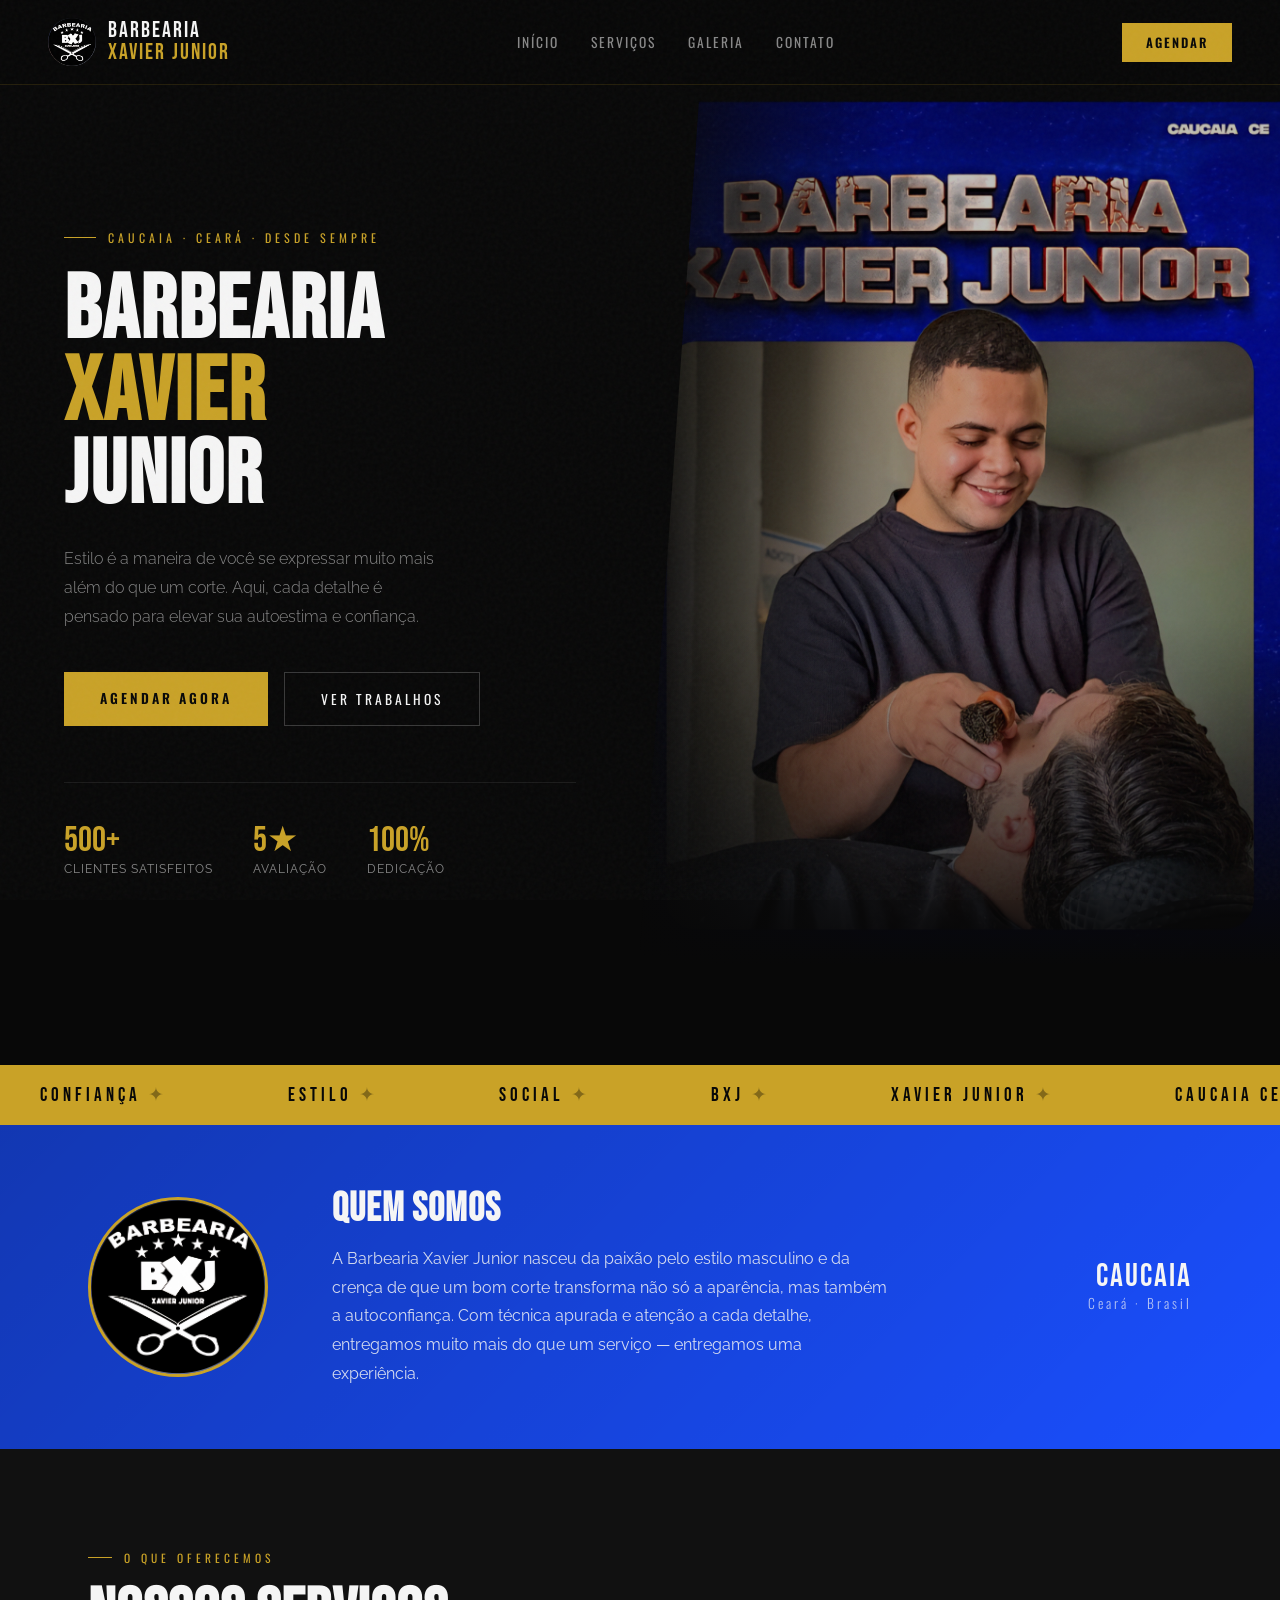
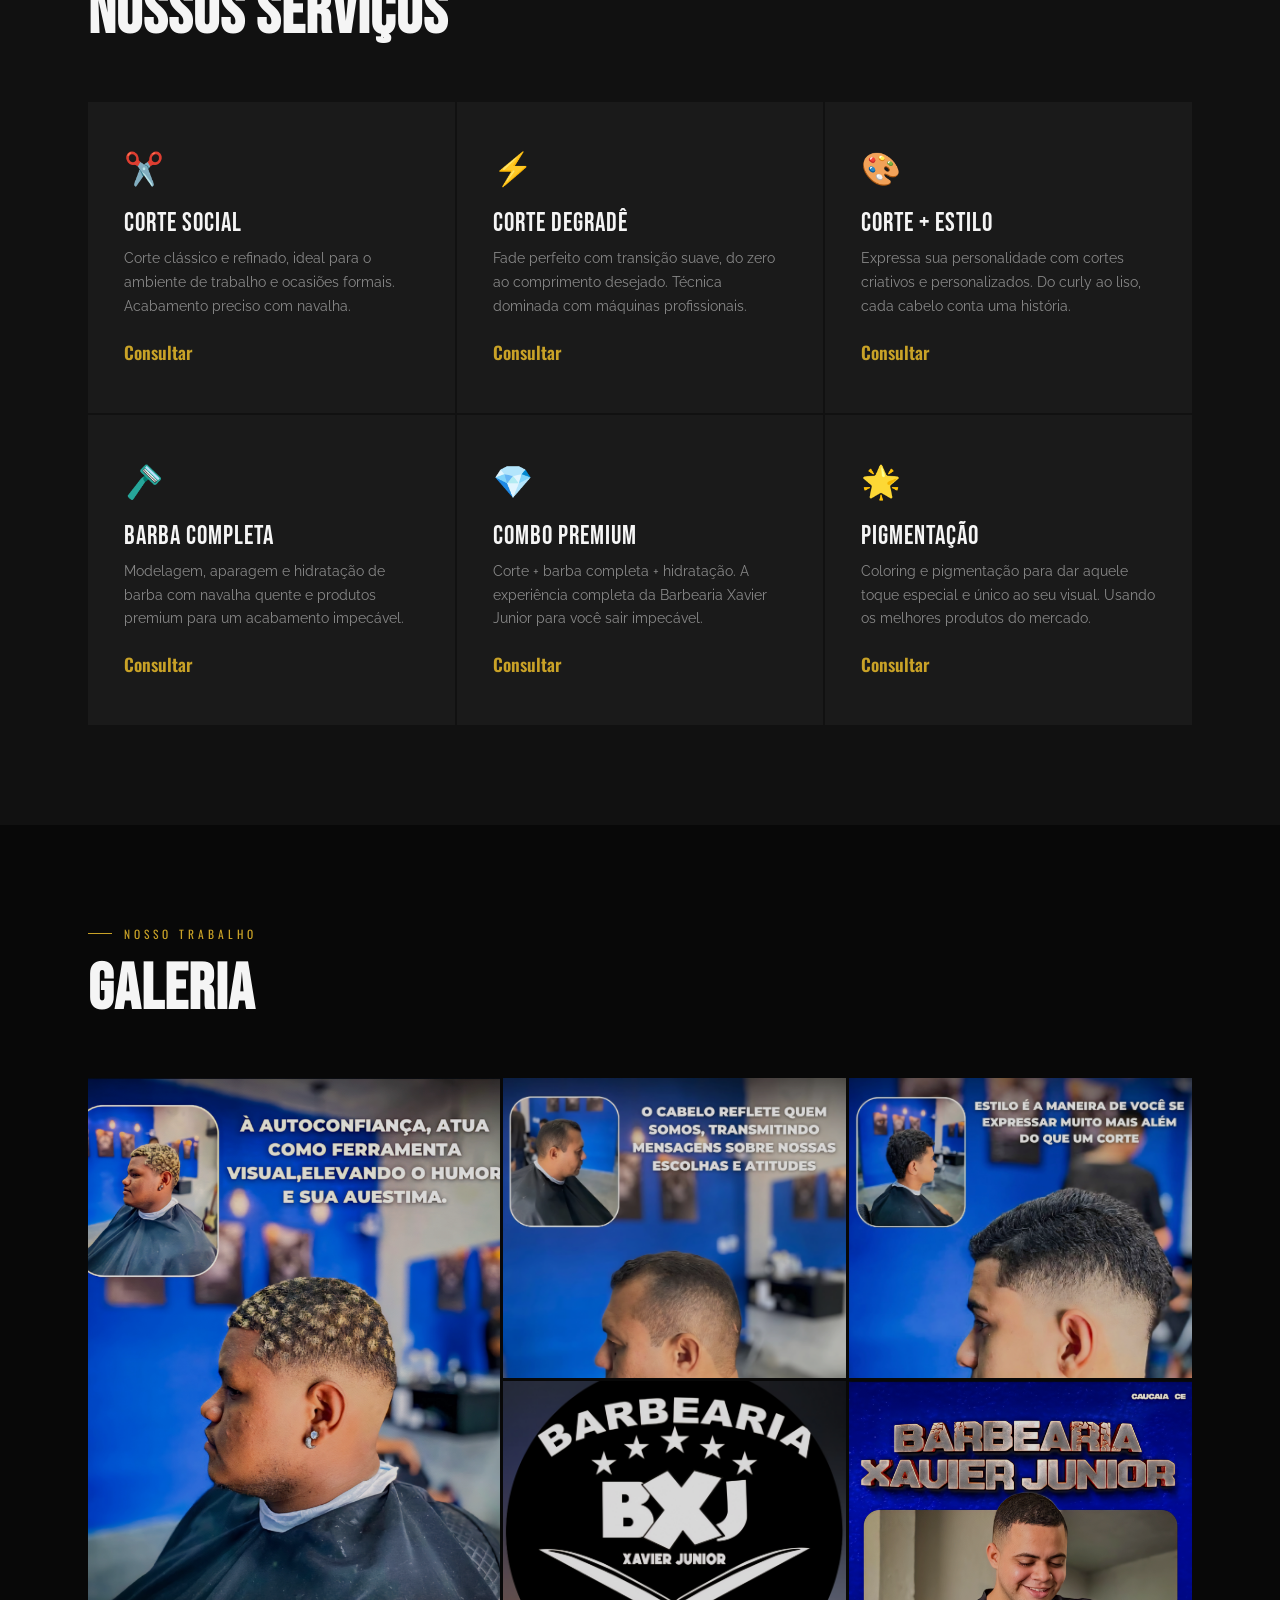
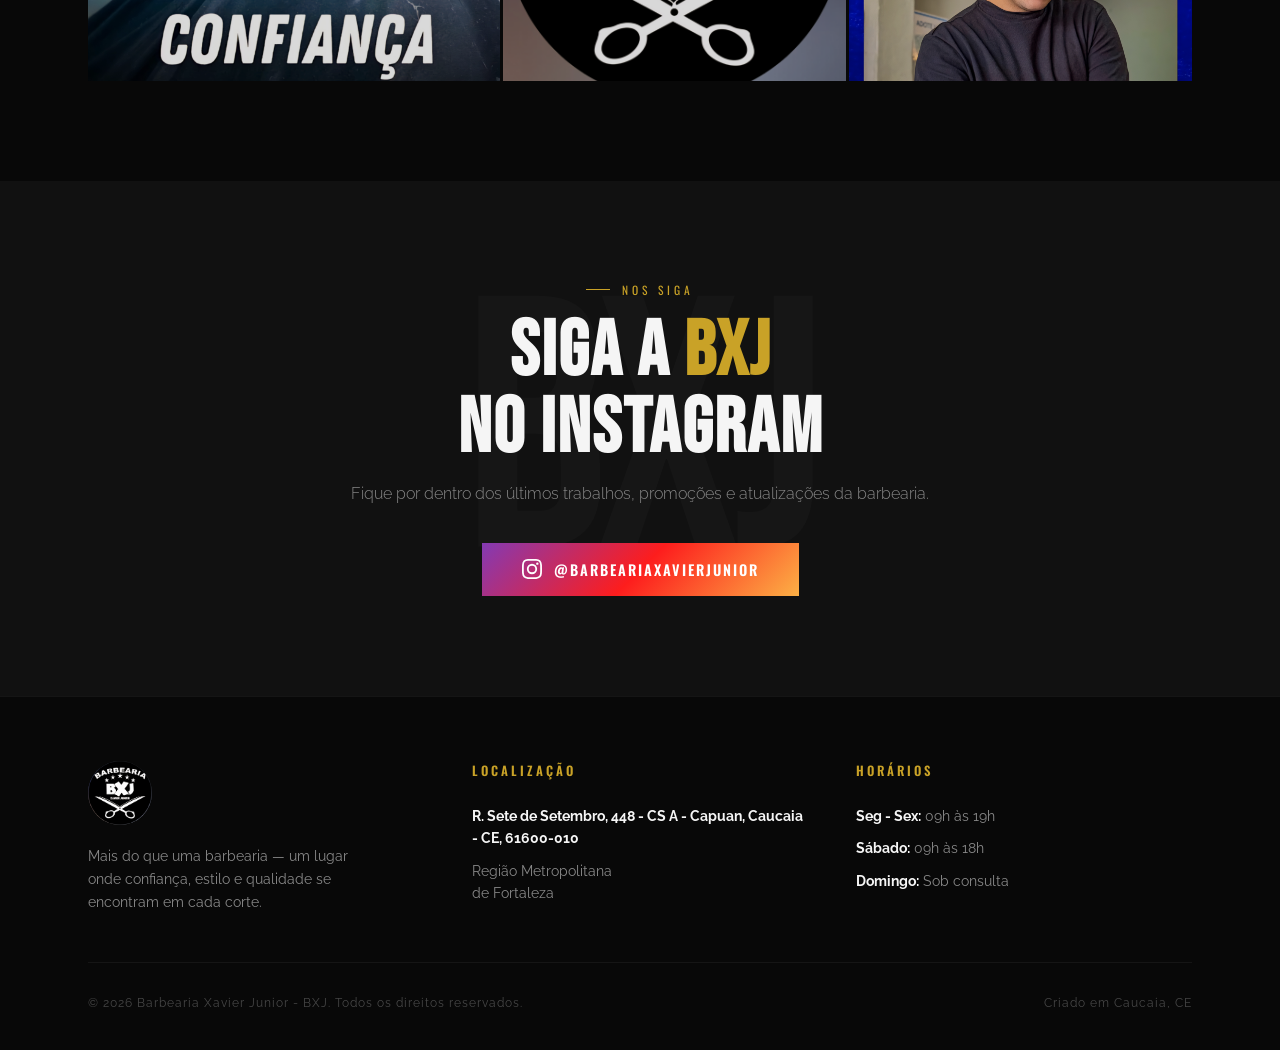
==== index.html @ cbff3cbd "Fixing images and index html" ====
<!doctype html>
<html lang="pt-BR">
  <head>
    <meta charset="UTF-8" />
    <meta name="viewport" content="width=device-width, initial-scale=1.0" />
    <title>Barbearia Xavier Junior - BXJ | Caucaia, CE</title>
    <link
      rel="shortcut icon"
      href="images/Screenshot_20260427_093822_Instagram.jpg"
      type="image/x-icon"
    />
    <link
      href="https://fonts.googleapis.com/css2?family=Bebas+Neue&family=Oswald:wght@300;400;600;700&family=Raleway:ital,wght@0,300;0,400;1,300&display=swap"
      rel="stylesheet"
    />
    <link rel="stylesheet" href="styles.css" />
    <script defer src="script.js"></script>
  </head>
  <body>
    <!-- NAV -->
    <nav>
      <a href="#inicio" class="nav-logo">
        <img
          src="images/Screenshot_20260427_093822_Instagram.jpg"
          alt="BXJ Logo"
        />
        <div class="nav-logo-text">
          Barbearia<br /><span>Xavier Junior</span>
        </div>
      </a>
      <ul class="nav-links">
        <li><a href="#inicio">Início</a></li>
        <li><a href="#servicos">Serviços</a></li>
        <li><a href="#galeria">Galeria</a></li>
        <li><a href="#contato">Contato</a></li>
      </ul>
      <a href="https://wa.me/+558581573745" target="_blank" class="nav-cta"
        >Agendar</a
      >
    </nav>

    <!-- HERO -->
    <section class="hero" id="inicio">
      <div class="hero-left">
        <div class="hero-tag">Caucaia · Ceará · Desde sempre</div>
        <h1 class="hero-title">
          Barbearia<br /><span>Xavier</span><br />Junior
        </h1>
        <p class="hero-sub">
          Estilo é a maneira de você se expressar muito mais além do que um
          corte. Aqui, cada detalhe é pensado para elevar sua autoestima e
          confiança.
        </p>
        <div class="hero-actions">
          <a
            href="https://wa.me/+558581573745"
            target="_blank"
            class="btn-primary"
            >Agendar Agora</a
          >
          <a href="#galeria" class="btn-outline">Ver Trabalhos</a>
        </div>
        <div class="hero-stats">
          <div>
            <div class="stat-num">500+</div>
            <div class="stat-label">Clientes Satisfeitos</div>
          </div>
          <div>
            <div class="stat-num">5★</div>
            <div class="stat-label">Avaliação</div>
          </div>
          <div>
            <div class="stat-num">100%</div>
            <div class="stat-label">Dedicação</div>
          </div>
        </div>
      </div>
      <div class="hero-right">
        <div class="hero-diag"></div>
        <img
          src="images/Screenshot_20260427_093913_Instagram.jpg"
          alt="Xavier Junior barbeiro"
        />
      </div>
    </section>

    <!-- MARQUEE -->
    <div class="marquee-wrap">
      <div class="marquee-track">
        <span class="marquee-item">CONFIANÇA <span>✦</span></span>
        <span class="marquee-item">ESTILO <span>✦</span></span>
        <span class="marquee-item">SOCIAL <span>✦</span></span>
        <span class="marquee-item">BXJ <span>✦</span></span>
        <span class="marquee-item">XAVIER JUNIOR <span>✦</span></span>
        <span class="marquee-item">CAUCAIA CE <span>✦</span></span>
        <span class="marquee-item">CONFIANÇA <span>✦</span></span>
        <span class="marquee-item">ESTILO <span>✦</span></span>
        <span class="marquee-item">SOCIAL <span>✦</span></span>
        <span class="marquee-item">BXJ <span>✦</span></span>
        <span class="marquee-item">XAVIER JUNIOR <span>✦</span></span>
        <span class="marquee-item">CAUCAIA CE <span>✦</span></span>
      </div>
    </div>

    <!-- ABOUT BAND -->
    <div class="about-band">
      <div class="container">
        <div class="about-inner">
          <img
            class="about-img"
            src="images/Screenshot_20260427_093822_Instagram.jpg"
            alt="Logo BXJ"
          />
          <div class="about-text">
            <h2>Quem Somos</h2>
            <p>
              A Barbearia Xavier Junior nasceu da paixão pelo estilo masculino e
              da crença de que um bom corte transforma não só a aparência, mas
              também a autoconfiança. Com técnica apurada e atenção a cada
              detalhe, entregamos muito mais do que um serviço — entregamos uma
              experiência.
            </p>
          </div>
          <div class="about-loc">
            <div class="city">Caucaia</div>
            <div class="state">Ceará · Brasil</div>
          </div>
        </div>
      </div>
    </div>

    <!-- SERVICES -->
    <section class="services" id="servicos">
      <div class="container">
        <div class="section-tag">O que oferecemos</div>
        <h2 class="section-title">Nossos Serviços</h2>
        <div class="services-grid">
          <div class="service-card">
            <span class="service-icon">✂️</span>
            <div class="service-name">Corte Social</div>
            <div class="service-desc">
              Corte clássico e refinado, ideal para o ambiente de trabalho e
              ocasiões formais. Acabamento preciso com navalha.
            </div>
            <span class="service-price">Consultar</span>
          </div>
          <div class="service-card">
            <span class="service-icon">⚡</span>
            <div class="service-name">Corte Degradê</div>
            <div class="service-desc">
              Fade perfeito com transição suave, do zero ao comprimento
              desejado. Técnica dominada com máquinas profissionais.
            </div>
            <span class="service-price">Consultar</span>
          </div>
          <div class="service-card">
            <span class="service-icon">🎨</span>
            <div class="service-name">Corte + Estilo</div>
            <div class="service-desc">
              Expressa sua personalidade com cortes criativos e personalizados.
              Do curly ao liso, cada cabelo conta uma história.
            </div>
            <span class="service-price">Consultar</span>
          </div>
          <div class="service-card">
            <span class="service-icon">🪒</span>
            <div class="service-name">Barba Completa</div>
            <div class="service-desc">
              Modelagem, aparagem e hidratação de barba com navalha quente e
              produtos premium para um acabamento impecável.
            </div>
            <span class="service-price">Consultar</span>
          </div>
          <div class="service-card">
            <span class="service-icon">💎</span>
            <div class="service-name">Combo Premium</div>
            <div class="service-desc">
              Corte + barba completa + hidratação. A experiência completa da
              Barbearia Xavier Junior para você sair impecável.
            </div>
            <span class="service-price">Consultar</span>
          </div>
          <div class="service-card">
            <span class="service-icon">🌟</span>
            <div class="service-name">Pigmentação</div>
            <div class="service-desc">
              Coloring e pigmentação para dar aquele toque especial e único ao
              seu visual. Usando os melhores produtos do mercado.
            </div>
            <span class="service-price">Consultar</span>
          </div>
        </div>
      </div>
    </section>

    <!-- GALLERY -->
    <section class="gallery" id="galeria">
      <div class="container">
        <div class="section-tag">Nosso trabalho</div>
        <h2 class="section-title">Galeria</h2>
        <div class="gallery-grid">
          <div class="gallery-item" data-label="CONFIANÇA">
            <img
              src="images/Screenshot_20260427_093837_Instagram.jpg"
              alt="Corte Confiança"
            />
          </div>
          <div class="gallery-item" data-label="SOCIAL">
            <img
              src="images/Screenshot_20260427_093849_Instagram.jpg"
              alt="Corte Social"
            />
          </div>
          <div class="gallery-item" data-label="ESTILO">
            <img
              src="images/Screenshot_20260427_093855_Instagram.jpg"
              alt="Corte Estilo"
            />
          </div>
          <div class="gallery-item" data-label="BXJ">
            <img
              src="images/Screenshot_20260427_093822_Instagram.jpg"
              alt="Logo BXJ"
              style="object-position: center center; background: #111"
            />
          </div>
          <div class="gallery-item" data-label="XAVIER JUNIOR">
            <img
              src="images/Screenshot_20260427_093913_Instagram.jpg"
              alt="Xavier Junior"
            />
          </div>
        </div>
      </div>
    </section>

    <!-- CTA -->
    <section class="cta-section" id="contato">
      <div class="container">
        <div class="cta-inner">
          <div class="section-tag" style="justify-content: center">
            Nos siga
          </div>
          <h2>Siga a <span>BXJ</span><br />no Instagram</h2>
          <p>
            Fique por dentro dos últimos trabalhos, promoções e atualizações da
            barbearia.
          </p>
          <a
            href="https://www.instagram.com/barbeariaxavierjunior?igsh=M3o4cHg5MDVraHNp"
            target="_blank"
            class="instagram-link"
          >
            <svg viewBox="0 0 24 24" fill="currentColor">
              <path
                d="M12 2.163c3.204 0 3.584.012 4.85.07 3.252.148 4.771 1.691 4.919 4.919.058 1.265.069 1.645.069 4.849 0 3.205-.012 3.584-.069 4.849-.149 3.225-1.664 4.771-4.919 4.919-1.266.058-1.644.07-4.85.07-3.204 0-3.584-.012-4.849-.07-3.26-.149-4.771-1.699-4.919-4.92-.058-1.265-.07-1.644-.07-4.849 0-3.204.013-3.583.07-4.849.149-3.227 1.664-4.771 4.919-4.919 1.266-.057 1.645-.069 4.849-.069zM12 0C8.741 0 8.333.014 7.053.072 2.695.272.273 2.69.073 7.052.014 8.333 0 8.741 0 12c0 3.259.014 3.668.072 4.948.2 4.358 2.618 6.78 6.98 6.98C8.333 23.986 8.741 24 12 24c3.259 0 3.668-.014 4.948-.072 4.354-.2 6.782-2.618 6.979-6.98.059-1.28.073-1.689.073-4.948 0-3.259-.014-3.667-.072-4.947-.196-4.354-2.617-6.78-6.979-6.98C15.668.014 15.259 0 12 0zm0 5.838a6.162 6.162 0 1 0 0 12.324 6.162 6.162 0 0 0 0-12.324zM12 16a4 4 0 1 1 0-8 4 4 0 0 1 0 8zm6.406-11.845a1.44 1.44 0 1 0 0 2.881 1.44 1.44 0 0 0 0-2.881z"
              />
            </svg>
            @barbeariaxavierjunior
          </a>
        </div>
      </div>
    </section>

    <!-- FOOTER -->
    <footer>
      <div class="container">
        <div class="footer-inner">
          <div class="footer-brand">
            <img
              src="images/Screenshot_20260427_093822_Instagram.jpg"
              alt="BXJ"
            />
            <p>
              Mais do que uma barbearia — um lugar onde confiança, estilo e
              qualidade se encontram em cada corte.
            </p>
          </div>
          <div class="footer-col">
            <h4>Localização</h4>
            <ul>
              <li>
                <strong
                  >R. Sete de Setembro, 448 - CS A - Capuan, Caucaia - CE,
                  61600-010</strong
                >
              </li>
              <li>Região Metropolitana<br />de Fortaleza</li>
            </ul>
          </div>
          <div class="footer-col">
            <h4>Horários</h4>
            <ul>
              <li><strong>Seg - Sex:</strong> 09h às 19h</li>
              <li><strong>Sábado:</strong> 09h às 18h</li>
              <li><strong>Domingo:</strong> Sob consulta</li>
            </ul>
          </div>
        </div>
        <div class="footer-bottom">
          <p>
            © 2026 Barbearia Xavier Junior - BXJ. Todos os direitos reservados.
          </p>
          <p>Criado em Caucaia, CE</p>
        </div>
      </div>
    </footer>
  </body>
</html>
---- styles.css ----
:root {
  --black: #080808;
  --dark: #111111;
  --dark2: #1a1a1a;
  --blue: #1a4fff;
  --blue-light: #3d6fff;
  --gold: #c9a227;
  --gold-light: #e8c04a;
  --white: #f5f5f5;
  --gray: #888;
}

*,
*::before,
*::after {
  box-sizing: border-box;
  margin: 0;
  padding: 0;
}

html {
  scroll-behavior: smooth;
}

body {
  font-family: "Raleway", sans-serif;
  background: var(--black);
  color: var(--white);
  overflow-x: hidden;
}

/* ─── NOISE OVERLAY ─── */
body::before {
  content: "";
  position: fixed;
  inset: 0;
  background-image: url("data:image/svg+xml,%3Csvg viewBox='0 0 256 256' xmlns='http://www.w3.org/2000/svg'%3E%3Cfilter id='n'%3E%3CfeTurbulence type='fractalNoise' baseFrequency='0.9' numOctaves='4' stitchTiles='stitch'/%3E%3C/filter%3E%3Crect width='100%25' height='100%25' filter='url(%23n)' opacity='1'/%3E%3C/svg%3E");
  opacity: 0.035;
  pointer-events: none;
  z-index: 9999;
}

/* ─── NAV ─── */
nav {
  position: fixed;
  top: 0;
  left: 0;
  right: 0;
  z-index: 100;
  display: flex;
  align-items: center;
  justify-content: space-between;
  padding: 18px 48px;
  background: rgba(8, 8, 8, 0.85);
  backdrop-filter: blur(12px);
  border-bottom: 1px solid rgba(201, 162, 39, 0.15);
  transition: all 0.3s ease;
}

.nav-logo {
  display: flex;
  align-items: center;
  gap: 12px;
  text-decoration: none;
}

.nav-logo img {
  width: 48px;
  height: 48px;
  border-radius: 50%;
  object-fit: cover;
}

.nav-logo-text {
  font-family: "Bebas Neue", cursive;
  font-size: 1.4rem;
  letter-spacing: 2px;
  color: var(--white);
  line-height: 1;
}

.nav-logo-text span {
  color: var(--gold);
}

.nav-links {
  display: flex;
  gap: 32px;
  list-style: none;
}

.nav-links a {
  font-family: "Oswald", sans-serif;
  font-weight: 400;
  font-size: 0.85rem;
  letter-spacing: 2px;
  text-transform: uppercase;
  color: var(--gray);
  text-decoration: none;
  transition: color 0.2s;
  position: relative;
}

.nav-links a::after {
  content: "";
  position: absolute;
  bottom: -4px;
  left: 0;
  width: 0;
  height: 1px;
  background: var(--gold);
  transition: width 0.3s;
}

.nav-links a:hover {
  color: var(--white);
}
.nav-links a:hover::after {
  width: 100%;
}

.nav-cta {
  font-family: "Oswald", sans-serif;
  font-weight: 600;
  font-size: 0.8rem;
  letter-spacing: 2px;
  text-transform: uppercase;
  background: var(--gold);
  color: var(--black);
  padding: 10px 24px;
  text-decoration: none;
  transition:
    background 0.2s,
    transform 0.2s;
}

.nav-cta:hover {
  background: var(--gold-light);
  transform: translateY(-1px);
}

/* ─── HERO ─── */
.hero {
  min-height: 100vh;
  display: grid;
  grid-template-columns: 1fr 1fr;
  position: relative;
  overflow: hidden;
}

.hero-left {
  display: flex;
  flex-direction: column;
  justify-content: center;
  padding: 120px 64px 80px;
  position: relative;
  z-index: 2;
}

.hero-tag {
  font-family: "Oswald", sans-serif;
  font-size: 0.75rem;
  letter-spacing: 4px;
  color: var(--gold);
  text-transform: uppercase;
  margin-bottom: 24px;
  display: flex;
  align-items: center;
  gap: 12px;
  opacity: 0;
  animation: fadeUp 0.6s 0.2s ease forwards;
}

.hero-tag::before {
  content: "";
  width: 32px;
  height: 1px;
  background: var(--gold);
}

.hero-title {
  font-family: "Bebas Neue", cursive;
  font-size: clamp(4rem, 7vw, 7.5rem);
  line-height: 0.92;
  letter-spacing: 2px;
  color: var(--white);
  opacity: 0;
  animation: fadeUp 0.6s 0.4s ease forwards;
}

.hero-title span {
  color: var(--gold);
}

.hero-sub {
  font-family: "Raleway", sans-serif;
  font-weight: 300;
  font-size: 1rem;
  line-height: 1.8;
  color: var(--gray);
  max-width: 380px;
  margin-top: 28px;
  opacity: 0;
  animation: fadeUp 0.6s 0.6s ease forwards;
}

.hero-actions {
  display: flex;
  gap: 16px;
  margin-top: 40px;
  opacity: 0;
  animation: fadeUp 0.6s 0.8s ease forwards;
}

.btn-primary {
  font-family: "Oswald", sans-serif;
  font-weight: 600;
  font-size: 0.85rem;
  letter-spacing: 3px;
  text-transform: uppercase;
  background: var(--gold);
  color: var(--black);
  padding: 16px 36px;
  text-decoration: none;
  border: none;
  cursor: pointer;
  transition:
    background 0.2s,
    transform 0.2s;
}

.btn-primary:hover {
  background: var(--gold-light);
  transform: translateY(-2px);
}

.btn-outline {
  font-family: "Oswald", sans-serif;
  font-weight: 400;
  font-size: 0.85rem;
  letter-spacing: 3px;
  text-transform: uppercase;
  background: transparent;
  color: var(--white);
  padding: 16px 36px;
  text-decoration: none;
  border: 1px solid rgba(255, 255, 255, 0.2);
  transition:
    border-color 0.2s,
    color 0.2s;
}

.btn-outline:hover {
  border-color: var(--gold);
  color: var(--gold);
}

.hero-stats {
  display: flex;
  gap: 40px;
  margin-top: 56px;
  padding-top: 40px;
  border-top: 1px solid rgba(255, 255, 255, 0.08);
  opacity: 0;
  animation: fadeUp 0.6s 1s ease forwards;
}

.stat-num {
  font-family: "Bebas Neue", cursive;
  font-size: 2.2rem;
  color: var(--gold);
  line-height: 1;
}

.stat-label {
  font-family: "Raleway", sans-serif;
  font-size: 0.72rem;
  letter-spacing: 1px;
  color: var(--gray);
  text-transform: uppercase;
  margin-top: 4px;
}

.hero-right {
  position: relative;
  overflow: hidden;
}

.hero-right img {
  width: 100%;
  height: 100%;
  object-fit: cover;
  object-position: center top;
  filter: brightness(0.75);
  transition: transform 8s ease;
}

.hero:hover .hero-right img {
  transform: scale(1.04);
}

.hero-right::before {
  content: "";
  position: absolute;
  inset: 0;
  background: linear-gradient(to right, var(--black) 0%, transparent 40%);
  z-index: 1;
}

.hero-right::after {
  content: "";
  position: absolute;
  bottom: 0;
  left: 0;
  right: 0;
  height: 40%;
  background: linear-gradient(to top, var(--black), transparent);
  z-index: 1;
}

/* Diagonal line decoration */
.hero-diag {
  position: absolute;
  top: 0;
  bottom: 0;
  left: -1px;
  width: 60px;
  background: var(--black);
  clip-path: polygon(0 0, 100% 0, 0 100%);
  z-index: 3;
}

/* ─── SECTION COMMONS ─── */
section {
  padding: 100px 0;
}

.container {
  max-width: 1200px;
  margin: 0 auto;
  padding: 0 48px;
}

.section-tag {
  font-family: "Oswald", sans-serif;
  font-size: 0.72rem;
  letter-spacing: 4px;
  color: var(--gold);
  text-transform: uppercase;
  display: flex;
  align-items: center;
  gap: 12px;
  margin-bottom: 16px;
}

.section-tag::before {
  content: "";
  width: 24px;
  height: 1px;
  background: var(--gold);
}

.section-title {
  font-family: "Bebas Neue", cursive;
  font-size: clamp(2.8rem, 5vw, 4.5rem);
  line-height: 1;
  letter-spacing: 1px;
}

/* ─── ABOUT BAND ─── */
.about-band {
  background: var(--blue);
  padding: 60px 0;
  overflow: hidden;
  position: relative;
}

.about-band::before {
  content: "";
  position: absolute;
  inset: 0;
  background: linear-gradient(135deg, rgba(0, 0, 0, 0.3), transparent);
}

.about-inner {
  display: grid;
  grid-template-columns: auto 1fr auto;
  gap: 64px;
  align-items: center;
  position: relative;
  z-index: 1;
}

.about-img {
  width: 180px;
  height: 180px;
  border-radius: 50%;
  object-fit: cover;
  border: 3px solid var(--gold);
  flex-shrink: 0;
}

.about-text h2 {
  font-family: "Bebas Neue", cursive;
  font-size: 2.5rem;
  letter-spacing: 1px;
  margin-bottom: 12px;
}

.about-text p {
  font-size: 1rem;
  line-height: 1.8;
  opacity: 0.85;
  max-width: 560px;
}

.about-loc {
  text-align: right;
  flex-shrink: 0;
}

.about-loc .city {
  font-family: "Bebas Neue", cursive;
  font-size: 2rem;
  letter-spacing: 2px;
  line-height: 1;
}

.about-loc .state {
  font-family: "Oswald", sans-serif;
  font-weight: 300;
  font-size: 0.85rem;
  letter-spacing: 3px;
  opacity: 0.7;
}

/* ─── SERVICES ─── */
.services {
  background: var(--dark);
}

.services-grid {
  display: grid;
  grid-template-columns: repeat(3, 1fr);
  gap: 2px;
  margin-top: 56px;
}

.service-card {
  background: var(--dark2);
  padding: 48px 36px;
  position: relative;
  overflow: hidden;
  transition:
    transform 0.3s,
    background 0.3s;
  cursor: default;
}

.service-card::before {
  content: "";
  position: absolute;
  bottom: 0;
  left: 0;
  width: 100%;
  height: 2px;
  background: var(--gold);
  transform: scaleX(0);
  transform-origin: left;
  transition: transform 0.4s ease;
}

.service-card:hover::before {
  transform: scaleX(1);
}
.service-card:hover {
  background: #1e1e1e;
  transform: translateY(-4px);
}

.service-icon {
  font-size: 2rem;
  margin-bottom: 20px;
  display: block;
}

.service-name {
  font-family: "Bebas Neue", cursive;
  font-size: 1.6rem;
  letter-spacing: 1px;
  color: var(--white);
  margin-bottom: 8px;
}

.service-desc {
  font-size: 0.88rem;
  line-height: 1.7;
  color: var(--gray);
}

.service-price {
  font-family: "Oswald", sans-serif;
  font-weight: 600;
  font-size: 1.1rem;
  color: var(--gold);
  margin-top: 20px;
  display: block;
}

/* ─── GALLERY ─── */
.gallery {
  background: var(--black);
}

.gallery-grid {
  display: grid;
  grid-template-columns: 1.2fr 1fr 1fr;
  grid-template-rows: 300px 300px;
  gap: 3px;
  margin-top: 56px;
}

.gallery-item {
  overflow: hidden;
  position: relative;
}

.gallery-item:first-child {
  grid-row: span 2;
}

.gallery-item img {
  width: 100%;
  height: 100%;
  object-fit: cover;
  object-position: center top;
  transition:
    transform 0.6s ease,
    filter 0.3s;
  filter: brightness(0.85);
}

.gallery-item:hover img {
  transform: scale(1.06);
  filter: brightness(1);
}

.gallery-item::after {
  content: attr(data-label);
  position: absolute;
  bottom: 0;
  left: 0;
  right: 0;
  padding: 20px 20px 16px;
  background: linear-gradient(to top, rgba(0, 0, 0, 0.8), transparent);
  font-family: "Bebas Neue", cursive;
  font-size: 1.4rem;
  letter-spacing: 3px;
  color: var(--white);
  opacity: 0;
  transition: opacity 0.3s;
  transform: translateY(8px);
  transition:
    opacity 0.3s,
    transform 0.3s;
}

.gallery-item:hover::after {
  opacity: 1;
  transform: translateY(0);
}

/* ─── MARQUEE ─── */
.marquee-wrap {
  background: var(--gold);
  padding: 18px 0;
  overflow: hidden;
  white-space: nowrap;
}

.marquee-track {
  display: inline-flex;
  gap: 0;
  animation: marquee 20s linear infinite;
}

.marquee-item {
  font-family: "Bebas Neue", cursive;
  font-size: 1.2rem;
  letter-spacing: 4px;
  color: var(--black);
  padding: 0 40px;
}

.marquee-item span {
  color: rgba(0, 0, 0, 0.35);
  margin-right: 40px;
}

@keyframes marquee {
  from {
    transform: translateX(0);
  }
  to {
    transform: translateX(-50%);
  }
}

/* ─── CTA SECTION ─── */
.cta-section {
  background: var(--dark);
  position: relative;
  overflow: hidden;
}

.cta-section::before {
  content: "BXJ";
  position: absolute;
  font-family: "Bebas Neue", cursive;
  font-size: 28vw;
  color: rgba(255, 255, 255, 0.02);
  top: 50%;
  left: 50%;
  transform: translate(-50%, -50%);
  pointer-events: none;
  letter-spacing: -10px;
}

.cta-inner {
  text-align: center;
  position: relative;
  z-index: 1;
}

.cta-inner h2 {
  font-family: "Bebas Neue", cursive;
  font-size: clamp(3rem, 6vw, 5.5rem);
  letter-spacing: 2px;
  line-height: 1;
  margin-bottom: 16px;
}

.cta-inner h2 span {
  color: var(--gold);
}

.cta-inner p {
  font-size: 1rem;
  color: var(--gray);
  margin-bottom: 40px;
  font-weight: 300;
}

.instagram-link {
  display: inline-flex;
  align-items: center;
  gap: 12px;
  font-family: "Oswald", sans-serif;
  font-weight: 600;
  font-size: 0.9rem;
  letter-spacing: 2px;
  text-transform: uppercase;
  text-decoration: none;
  background: linear-gradient(135deg, #833ab4, #fd1d1d, #fcb045);
  color: white;
  padding: 16px 40px;
  transition:
    opacity 0.2s,
    transform 0.2s;
}

.instagram-link:hover {
  opacity: 0.9;
  transform: translateY(-2px);
}

.instagram-link svg {
  width: 20px;
  height: 20px;
}

/* ─── CONTACT / FOOTER ─── */
footer {
  background: var(--black);
  border-top: 1px solid rgba(255, 255, 255, 0.05);
  padding: 64px 0 40px;
}

.footer-inner {
  display: grid;
  grid-template-columns: 1fr 1fr 1fr;
  gap: 48px;
  padding-bottom: 48px;
  border-bottom: 1px solid rgba(255, 255, 255, 0.05);
  margin-bottom: 32px;
}

.footer-brand img {
  width: 64px;
  height: 64px;
  border-radius: 50%;
  object-fit: cover;
  margin-bottom: 16px;
}

.footer-brand p {
  font-size: 0.85rem;
  color: var(--gray);
  line-height: 1.7;
  max-width: 260px;
}

.footer-col h4 {
  font-family: "Oswald", sans-serif;
  font-weight: 600;
  font-size: 0.8rem;
  letter-spacing: 3px;
  text-transform: uppercase;
  color: var(--gold);
  margin-bottom: 20px;
}

.footer-col ul {
  list-style: none;
}

.footer-col ul li {
  font-size: 0.88rem;
  color: var(--gray);
  padding: 5px 0;
  line-height: 1.6;
}

.footer-col ul li strong {
  color: var(--white);
}

.footer-bottom {
  display: flex;
  justify-content: space-between;
  align-items: center;
}

.footer-bottom p {
  font-size: 0.78rem;
  color: rgba(255, 255, 255, 0.25);
  letter-spacing: 1px;
}

.footer-bottom a {
  color: var(--gold);
  text-decoration: none;
}

/* ─── SCISSORS DIVIDER ─── */
.scissors-divider {
  text-align: center;
  padding: 24px 0;
  color: rgba(201, 162, 39, 0.3);
  font-size: 1.5rem;
  letter-spacing: 8px;
}

/* ─── ANIMATIONS ─── */
@keyframes fadeUp {
  from {
    opacity: 0;
    transform: translateY(24px);
  }
  to {
    opacity: 1;
    transform: translateY(0);
  }
}

/* ─── MOBILE ─── */
@media (max-width: 900px) {
  nav {
    padding: 16px 24px;
  }
  .nav-links {
    display: none;
  }

  .hero {
    grid-template-columns: 1fr;
    min-height: 100svh;
  }
  .hero-left {
    padding: 100px 24px 60px;
  }
  .hero-right {
    height: 50vh;
  }
  .hero-diag {
    display: none;
  }

  .about-inner {
    grid-template-columns: 1fr;
    gap: 28px;
    text-align: center;
  }
  .about-loc {
    text-align: center;
  }
  .about-img {
    width: 120px;
    height: 120px;
    margin: 0 auto;
  }

  .services-grid {
    grid-template-columns: 1fr;
    gap: 2px;
  }
  .gallery-grid {
    grid-template-columns: 1fr 1fr;
    grid-template-rows: auto;
  }
  .gallery-item:first-child {
    grid-row: span 1;
  }

  .footer-inner {
    grid-template-columns: 1fr;
  }
  .container {
    padding: 0 24px;
  }
}
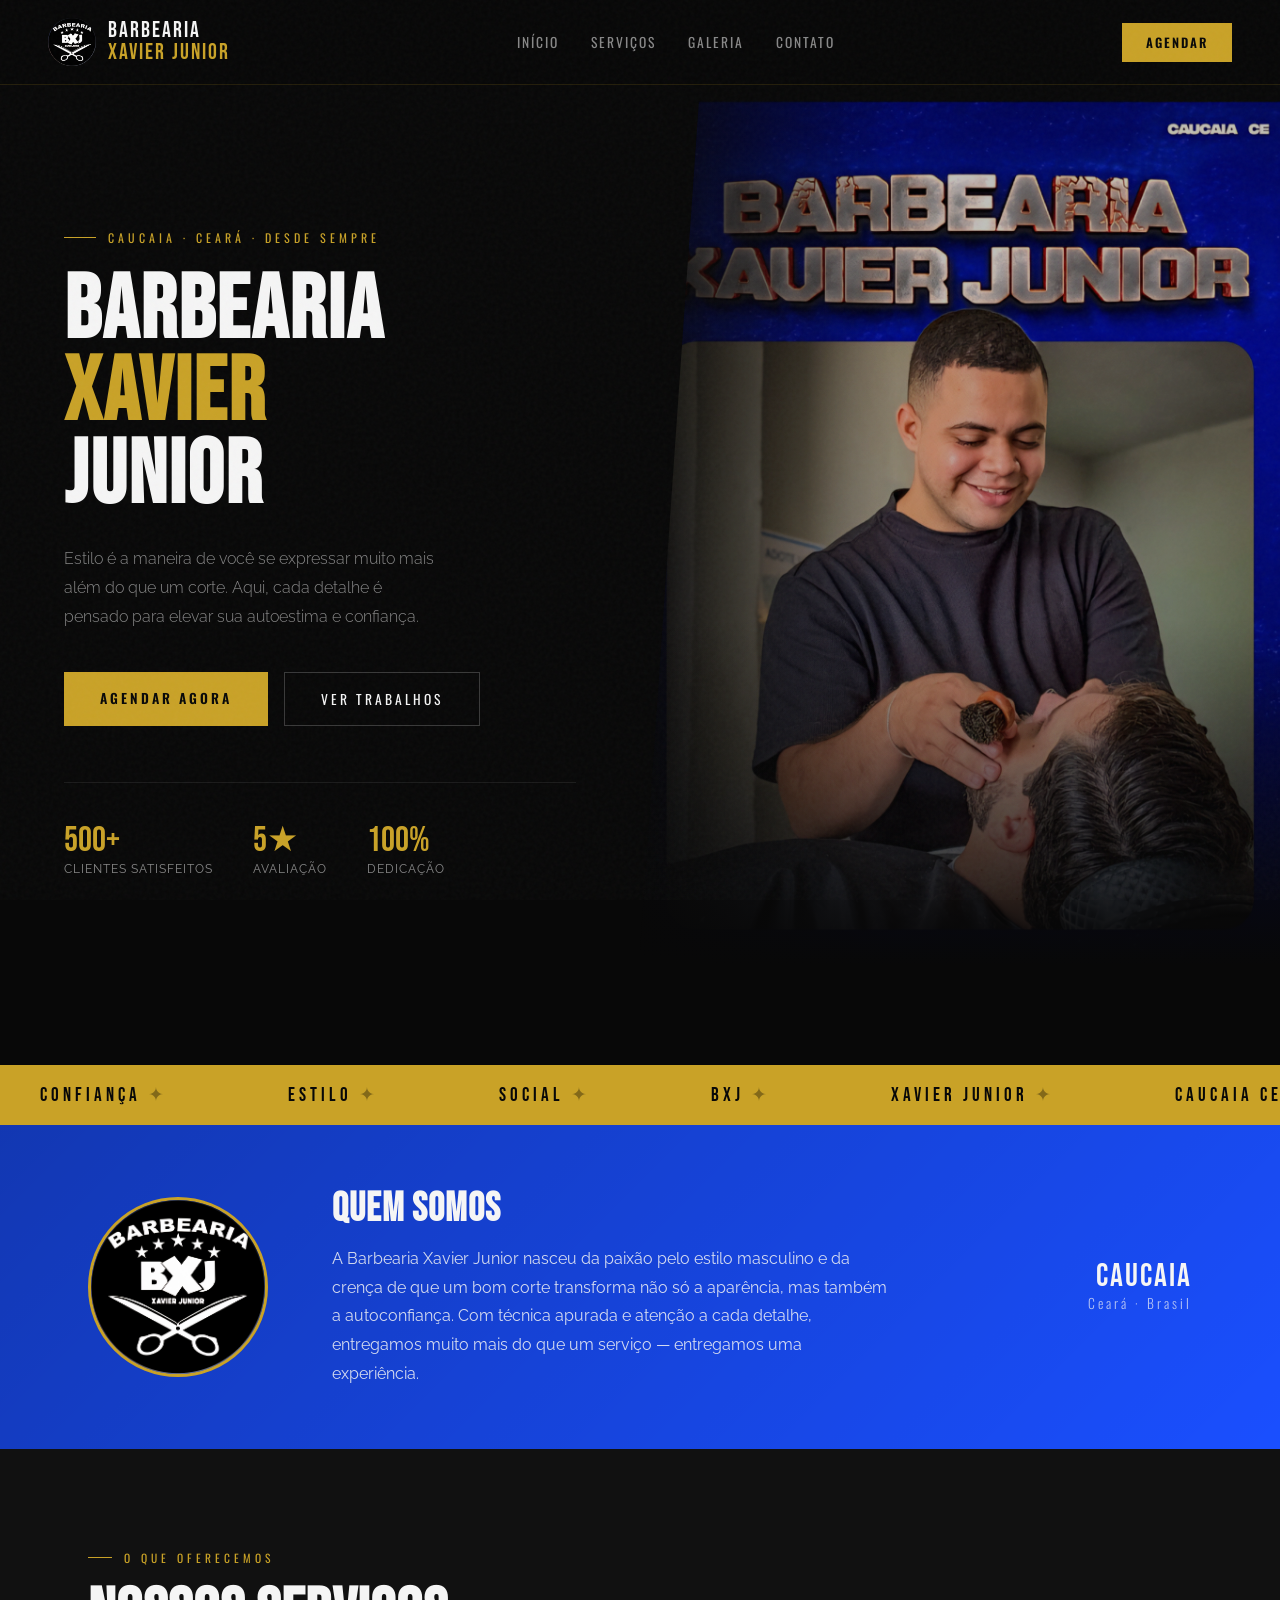
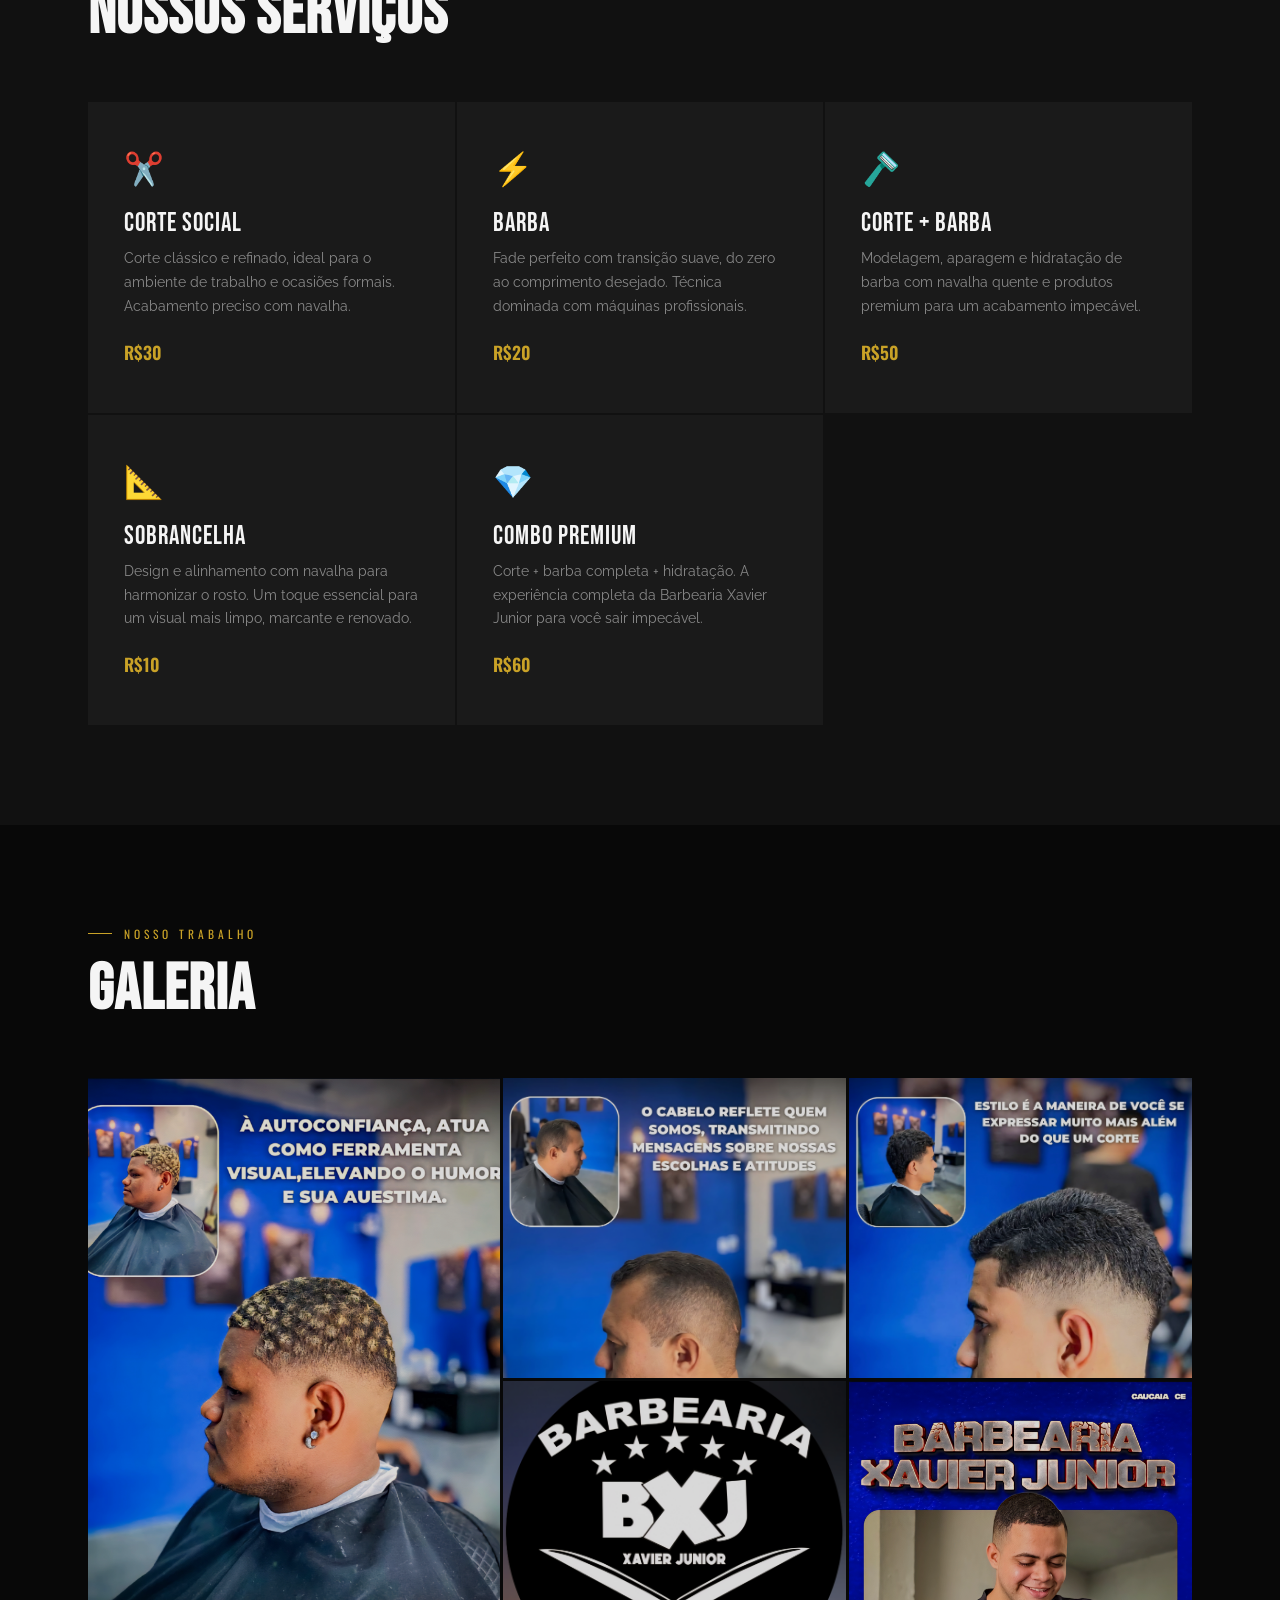
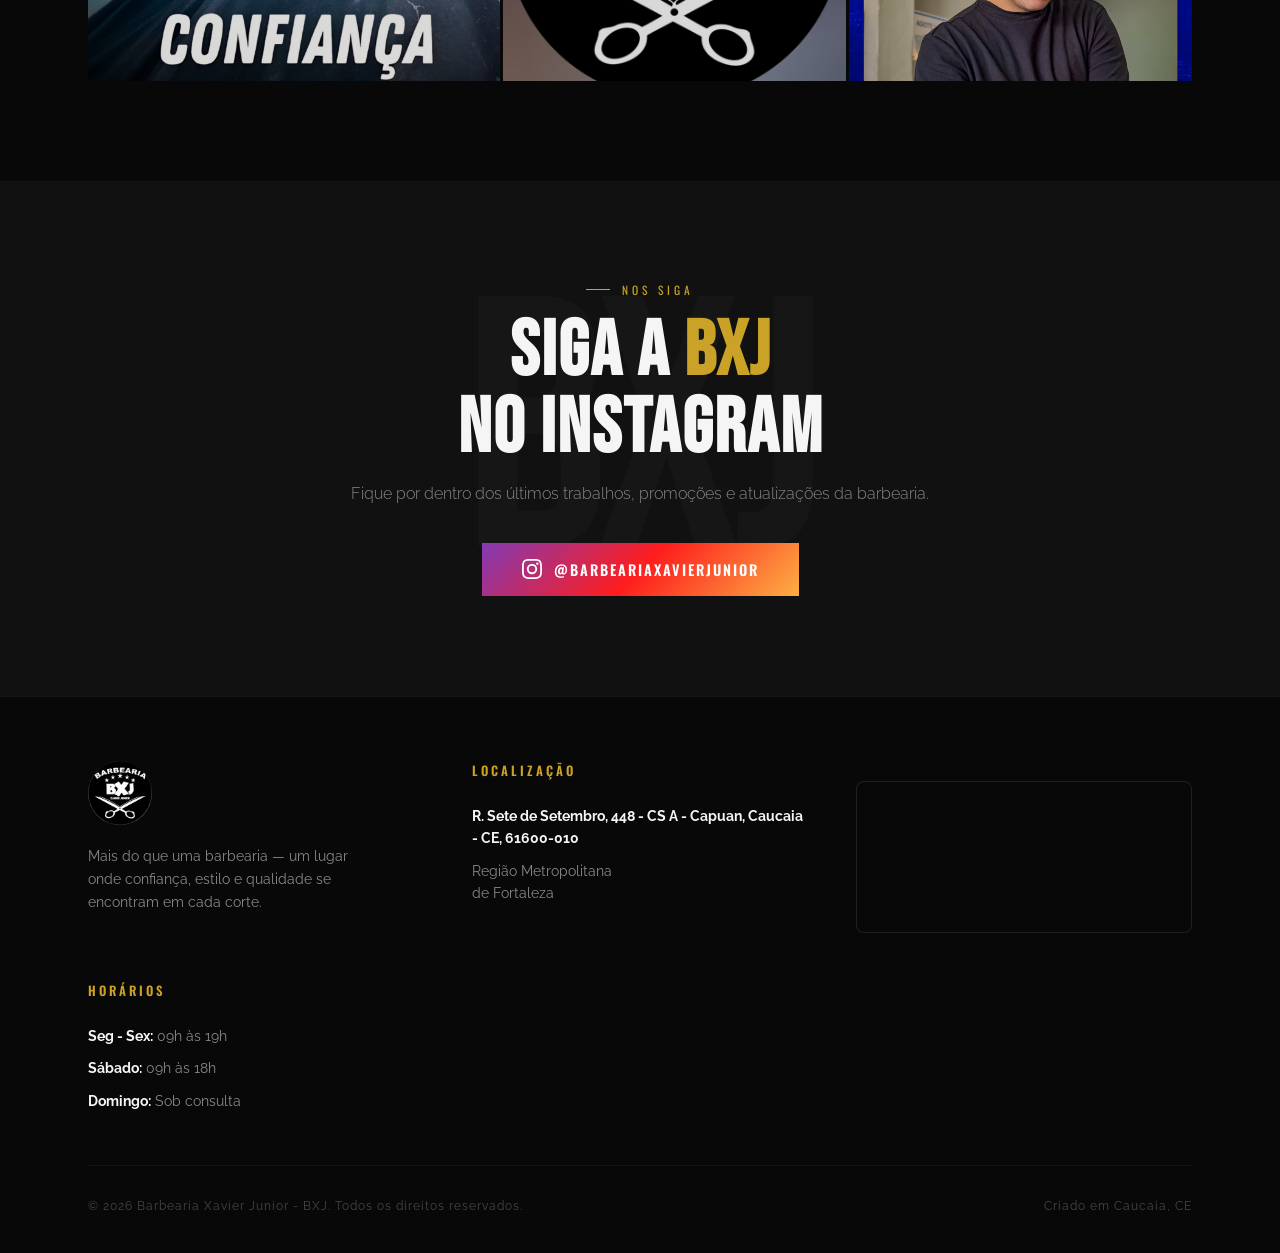
==== commit 29bec2d7: "form fix" ====
--- a/index.html
+++ b/index.html
@@ -17,9 +17,8 @@
     <script defer src="script.js"></script>
   </head>
   <body>
-    <!-- NAV -->
     <nav>
-      <a href="#inicio" class="nav-logo">
+      <a href="agendamento.html" class="nav-logo">
         <img
           src="images/Screenshot_20260427_093822_Instagram.jpg"
           alt="BXJ Logo"
@@ -34,12 +33,9 @@
         <li><a href="#galeria">Galeria</a></li>
         <li><a href="#contato">Contato</a></li>
       </ul>
-      <a href="https://wa.me/+558581573745" target="_blank" class="nav-cta"
-        >Agendar</a
-      >
+      <a href="agendamento.html" class="nav-cta open-modal">Agendar</a>
     </nav>
 
-    <!-- HERO -->
     <section class="hero" id="inicio">
       <div class="hero-left">
         <div class="hero-tag">Caucaia · Ceará · Desde sempre</div>
@@ -52,10 +48,7 @@
           confiança.
         </p>
         <div class="hero-actions">
-          <a
-            href="https://wa.me/+558581573745"
-            target="_blank"
-            class="btn-primary"
+          <a href="agendamento.html" class="btn-primary open-modal"
             >Agendar Agora</a
           >
           <a href="#galeria" class="btn-outline">Ver Trabalhos</a>
@@ -84,7 +77,6 @@
       </div>
     </section>
 
-    <!-- MARQUEE -->
     <div class="marquee-wrap">
       <div class="marquee-track">
         <span class="marquee-item">CONFIANÇA <span>✦</span></span>
@@ -102,7 +94,6 @@
       </div>
     </div>
 
-    <!-- ABOUT BAND -->
     <div class="about-band">
       <div class="container">
         <div class="about-inner">
@@ -129,7 +120,6 @@
       </div>
     </div>
 
-    <!-- SERVICES -->
     <section class="services" id="servicos">
       <div class="container">
         <div class="section-tag">O que oferecemos</div>
@@ -142,34 +132,34 @@
               Corte clássico e refinado, ideal para o ambiente de trabalho e
               ocasiões formais. Acabamento preciso com navalha.
             </div>
-            <span class="service-price">Consultar</span>
+            <span class="service-price">R$30</span>
           </div>
           <div class="service-card">
             <span class="service-icon">⚡</span>
-            <div class="service-name">Corte Degradê</div>
+            <div class="service-name">Barba</div>
             <div class="service-desc">
               Fade perfeito com transição suave, do zero ao comprimento
               desejado. Técnica dominada com máquinas profissionais.
             </div>
-            <span class="service-price">Consultar</span>
-          </div>
-          <div class="service-card">
-            <span class="service-icon">🎨</span>
-            <div class="service-name">Corte + Estilo</div>
-            <div class="service-desc">
-              Expressa sua personalidade com cortes criativos e personalizados.
-              Do curly ao liso, cada cabelo conta uma história.
-            </div>
-            <span class="service-price">Consultar</span>
+            <span class="service-price">R$20</span>
           </div>
           <div class="service-card">
             <span class="service-icon">🪒</span>
-            <div class="service-name">Barba Completa</div>
+            <div class="service-name">Corte + Barba</div>
             <div class="service-desc">
               Modelagem, aparagem e hidratação de barba com navalha quente e
               produtos premium para um acabamento impecável.
             </div>
-            <span class="service-price">Consultar</span>
+            <span class="service-price">R$50</span>
+          </div>
+          <div class="service-card">
+            <span class="service-icon">📐</span>
+            <div class="service-name">Sobrancelha</div>
+            <div class="service-desc">
+              Design e alinhamento com navalha para harmonizar o rosto. Um toque
+              essencial para um visual mais limpo, marcante e renovado.
+            </div>
+            <span class="service-price">R$10</span>
           </div>
           <div class="service-card">
             <span class="service-icon">💎</span>
@@ -178,22 +168,12 @@
               Corte + barba completa + hidratação. A experiência completa da
               Barbearia Xavier Junior para você sair impecável.
             </div>
-            <span class="service-price">Consultar</span>
-          </div>
-          <div class="service-card">
-            <span class="service-icon">🌟</span>
-            <div class="service-name">Pigmentação</div>
-            <div class="service-desc">
-              Coloring e pigmentação para dar aquele toque especial e único ao
-              seu visual. Usando os melhores produtos do mercado.
-            </div>
-            <span class="service-price">Consultar</span>
-          </div>
-        </div>
-      </div>
-    </section>
-
-    <!-- GALLERY -->
+            <span class="service-price">R$60</span>
+          </div>
+        </div>
+      </div>
+    </section>
+
     <section class="gallery" id="galeria">
       <div class="container">
         <div class="section-tag">Nosso trabalho</div>
@@ -234,7 +214,6 @@
       </div>
     </section>
 
-    <!-- CTA -->
     <section class="cta-section" id="contato">
       <div class="container">
         <div class="cta-inner">
@@ -262,7 +241,6 @@
       </div>
     </section>
 
-    <!-- FOOTER -->
     <footer>
       <div class="container">
         <div class="footer-inner">
@@ -288,6 +266,18 @@
               <li>Região Metropolitana<br />de Fortaleza</li>
             </ul>
           </div>
+          <div class="map-container">
+            <iframe
+              src="https://www.google.com/maps?q=R.+Sete+de+Setembro,+448+-+Capuan,+Caucaia+-+CE&output=embed"
+              width="100%"
+              height="150"
+              style="border: 0"
+              allowfullscreen=""
+              loading="lazy"
+              referrerpolicy="no-referrer-when-downgrade"
+            >
+            </iframe>
+          </div>
           <div class="footer-col">
             <h4>Horários</h4>
             <ul>
--- a/styles.css
+++ b/styles.css
@@ -829,3 +829,107 @@
     padding: 0 24px;
   }
 }
+
+/* ─── MODAL AGENDAMENTO ─── */
+.modal {
+  display: none;
+  position: fixed;
+  z-index: 1000;
+  inset: 0;
+  background: rgba(0, 0, 0, 0.9);
+  backdrop-filter: blur(8px);
+  align-items: center;
+  justify-content: center;
+  padding: 20px;
+}
+
+.modal-content {
+  background: var(--dark2);
+  width: 100%;
+  max-width: 450px;
+  padding: 40px;
+  border: 1px solid rgba(201, 162, 39, 0.3);
+  position: relative;
+  animation: modalFade 0.4s ease;
+}
+
+@keyframes modalFade {
+  from {
+    opacity: 0;
+    transform: translateY(20px);
+  }
+  to {
+    opacity: 1;
+    transform: translateY(0);
+  }
+}
+
+.close-modal {
+  position: absolute;
+  top: 20px;
+  right: 20px;
+  font-size: 2rem;
+  color: var(--gray);
+  cursor: pointer;
+}
+
+.modal-title {
+  font-family: "Bebas Neue", cursive;
+  font-size: 2.5rem;
+  margin-bottom: 24px;
+  color: var(--white);
+}
+
+.form-group {
+  margin-bottom: 18px;
+}
+
+.form-row {
+  display: grid;
+  grid-template-columns: 1fr 1fr;
+  gap: 15px;
+}
+
+label {
+  display: block;
+  font-family: "Oswald", sans-serif;
+  font-size: 0.75rem;
+  text-transform: uppercase;
+  letter-spacing: 1px;
+  color: var(--gold);
+  margin-bottom: 8px;
+}
+
+input,
+select {
+  width: 100%;
+  padding: 12px;
+  background: #111;
+  border: 1px solid #333;
+  color: var(--white);
+  font-family: "Raleway", sans-serif;
+  outline: none;
+}
+
+input:focus,
+select:focus {
+  border-color: var(--gold);
+}
+
+.map-container {
+  margin-top: 20px;
+  width: 100%;
+  border-radius: 8px;
+  overflow: hidden;
+  border: 1px solid rgba(255, 255, 255, 0.1);
+}
+
+.map-container iframe {
+  display: block;
+  filter: grayscale(80%) contrast(120%);
+  transition: filter 0.3s ease;
+}
+
+.map-container iframe:hover {
+  filter: grayscale(0%) contrast(100%);
+}
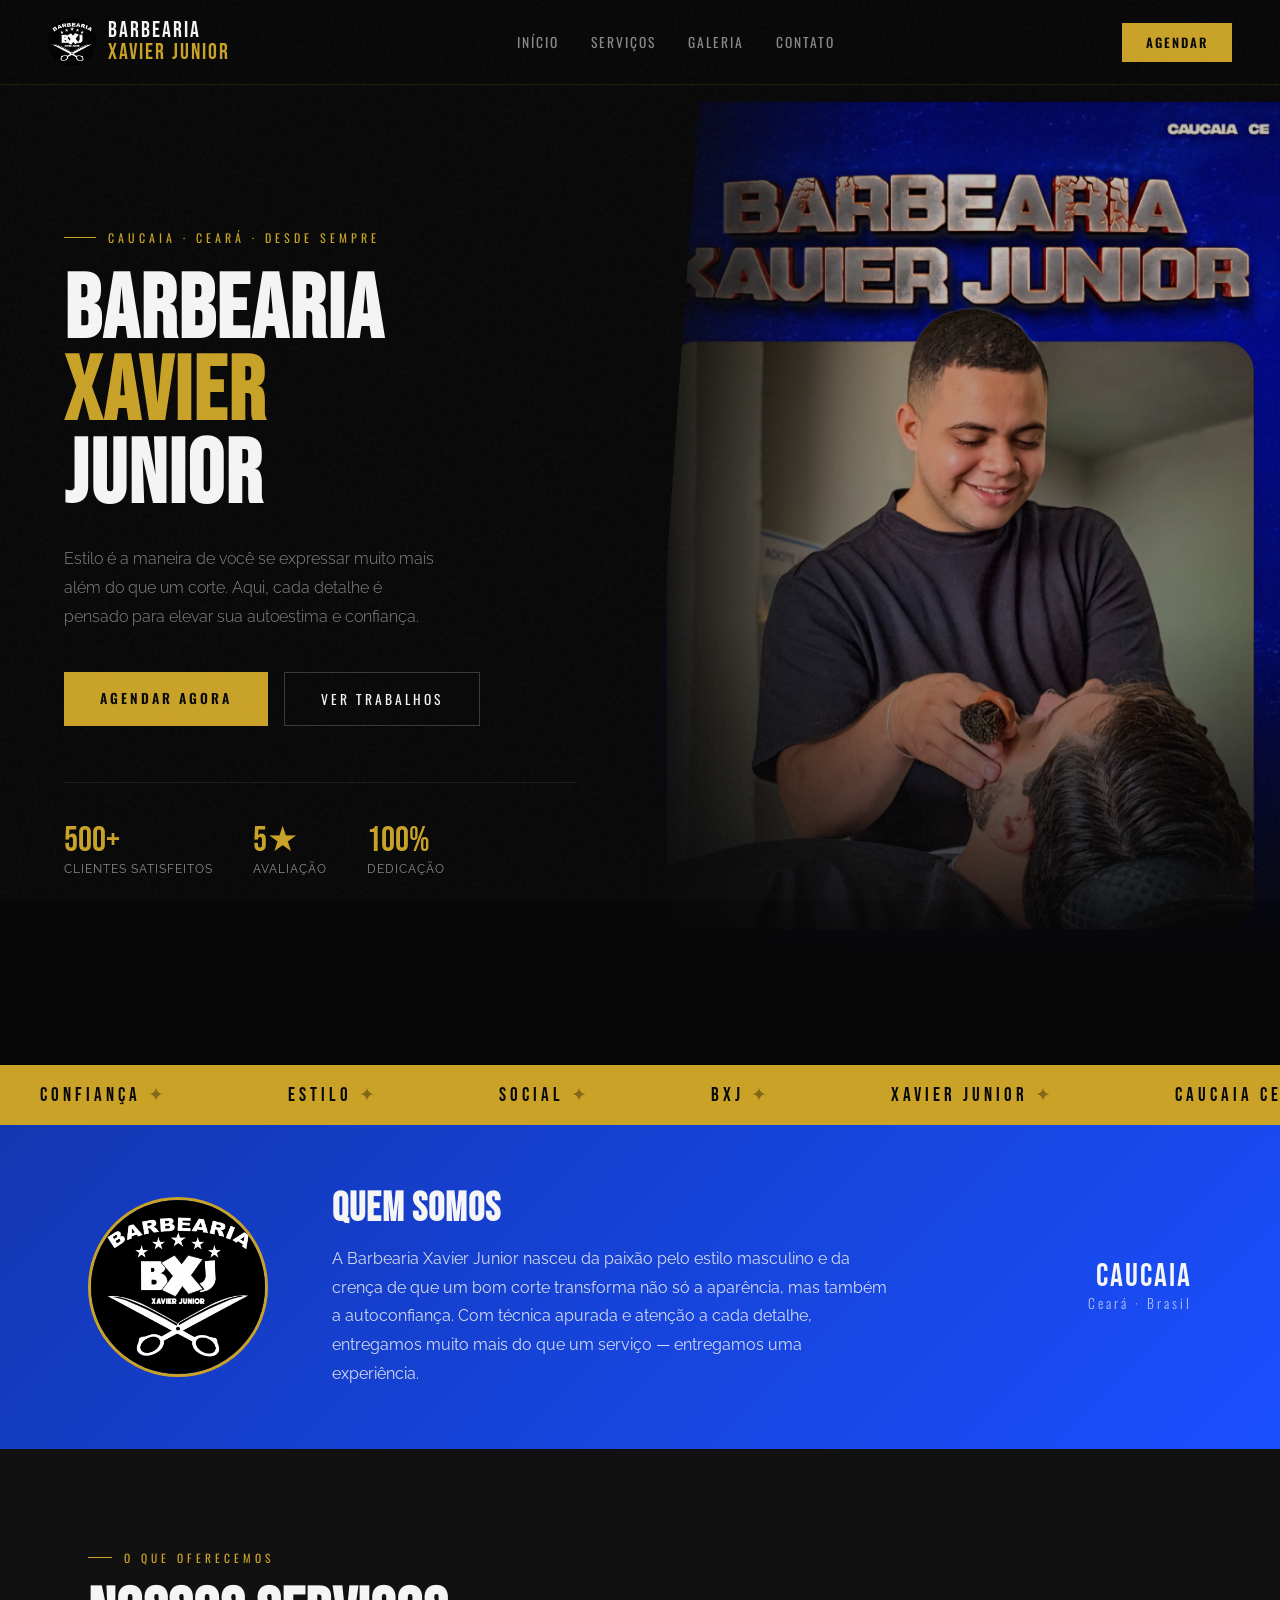
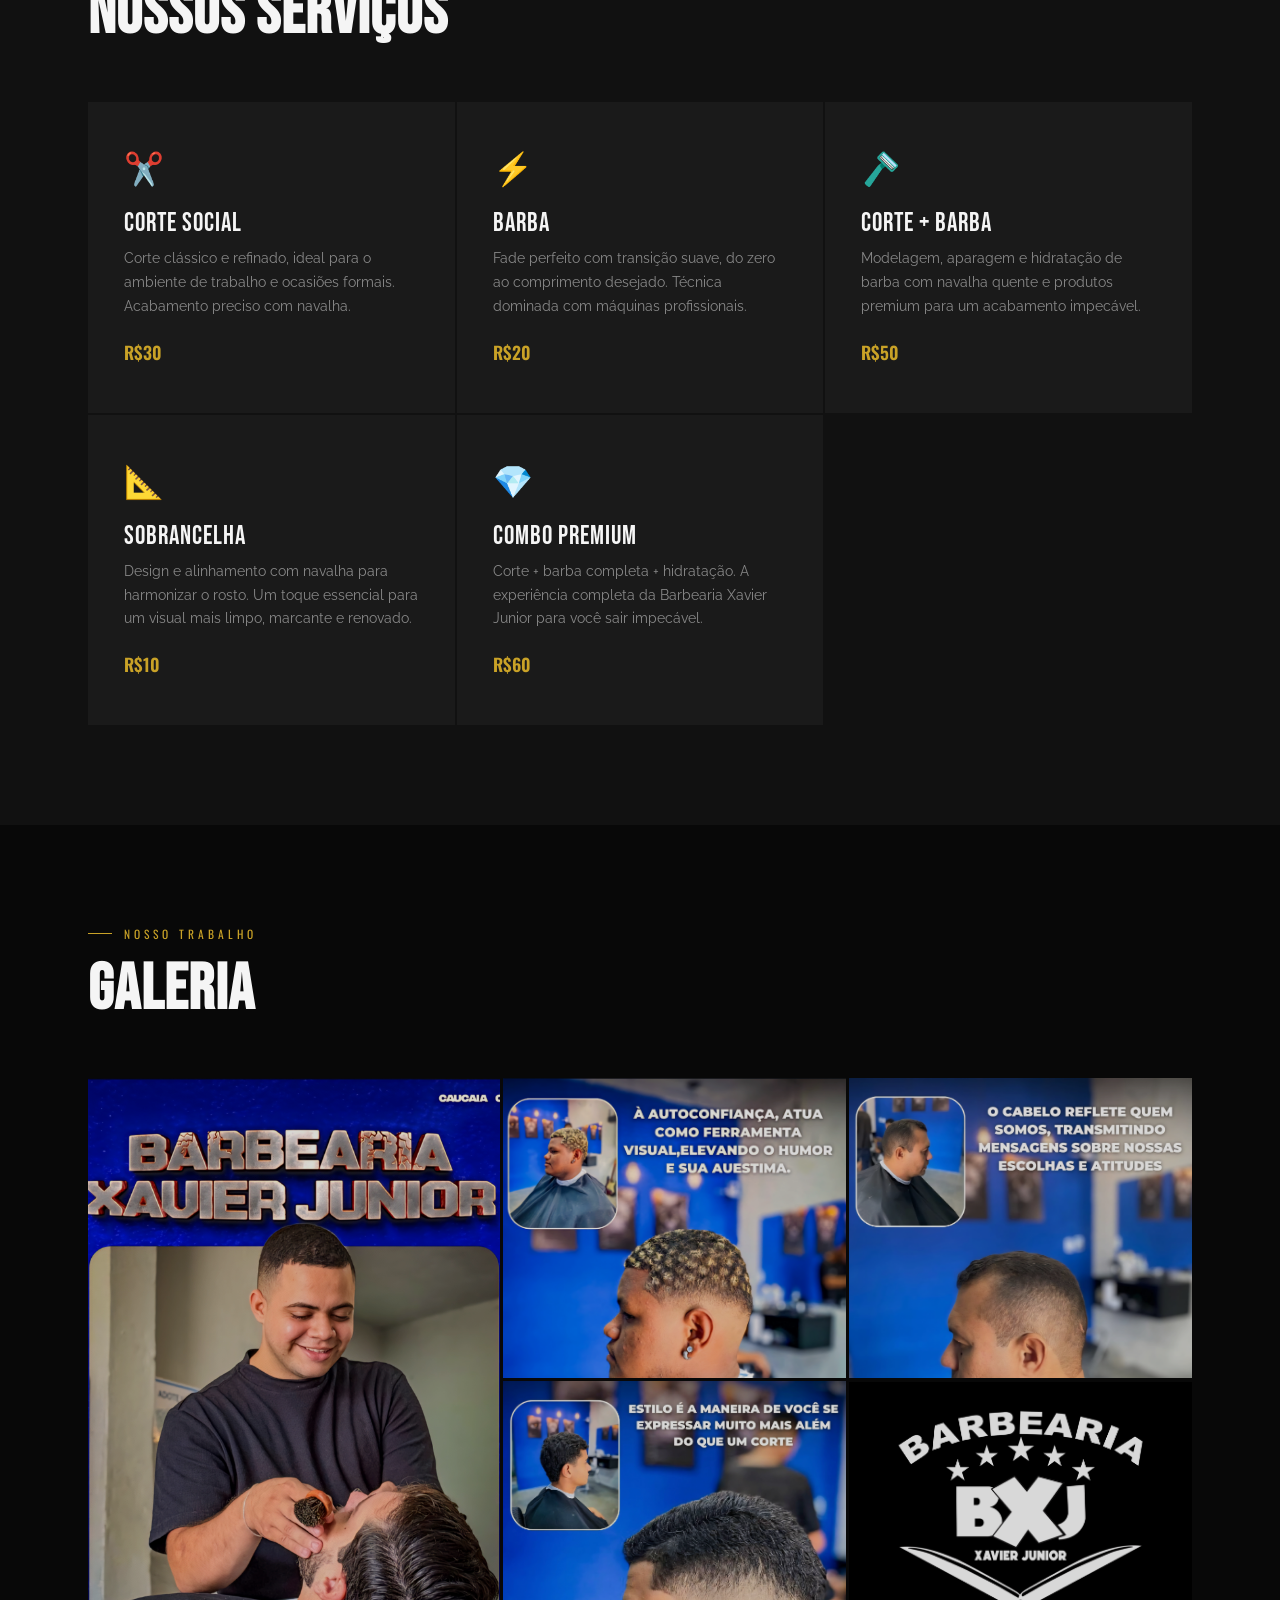
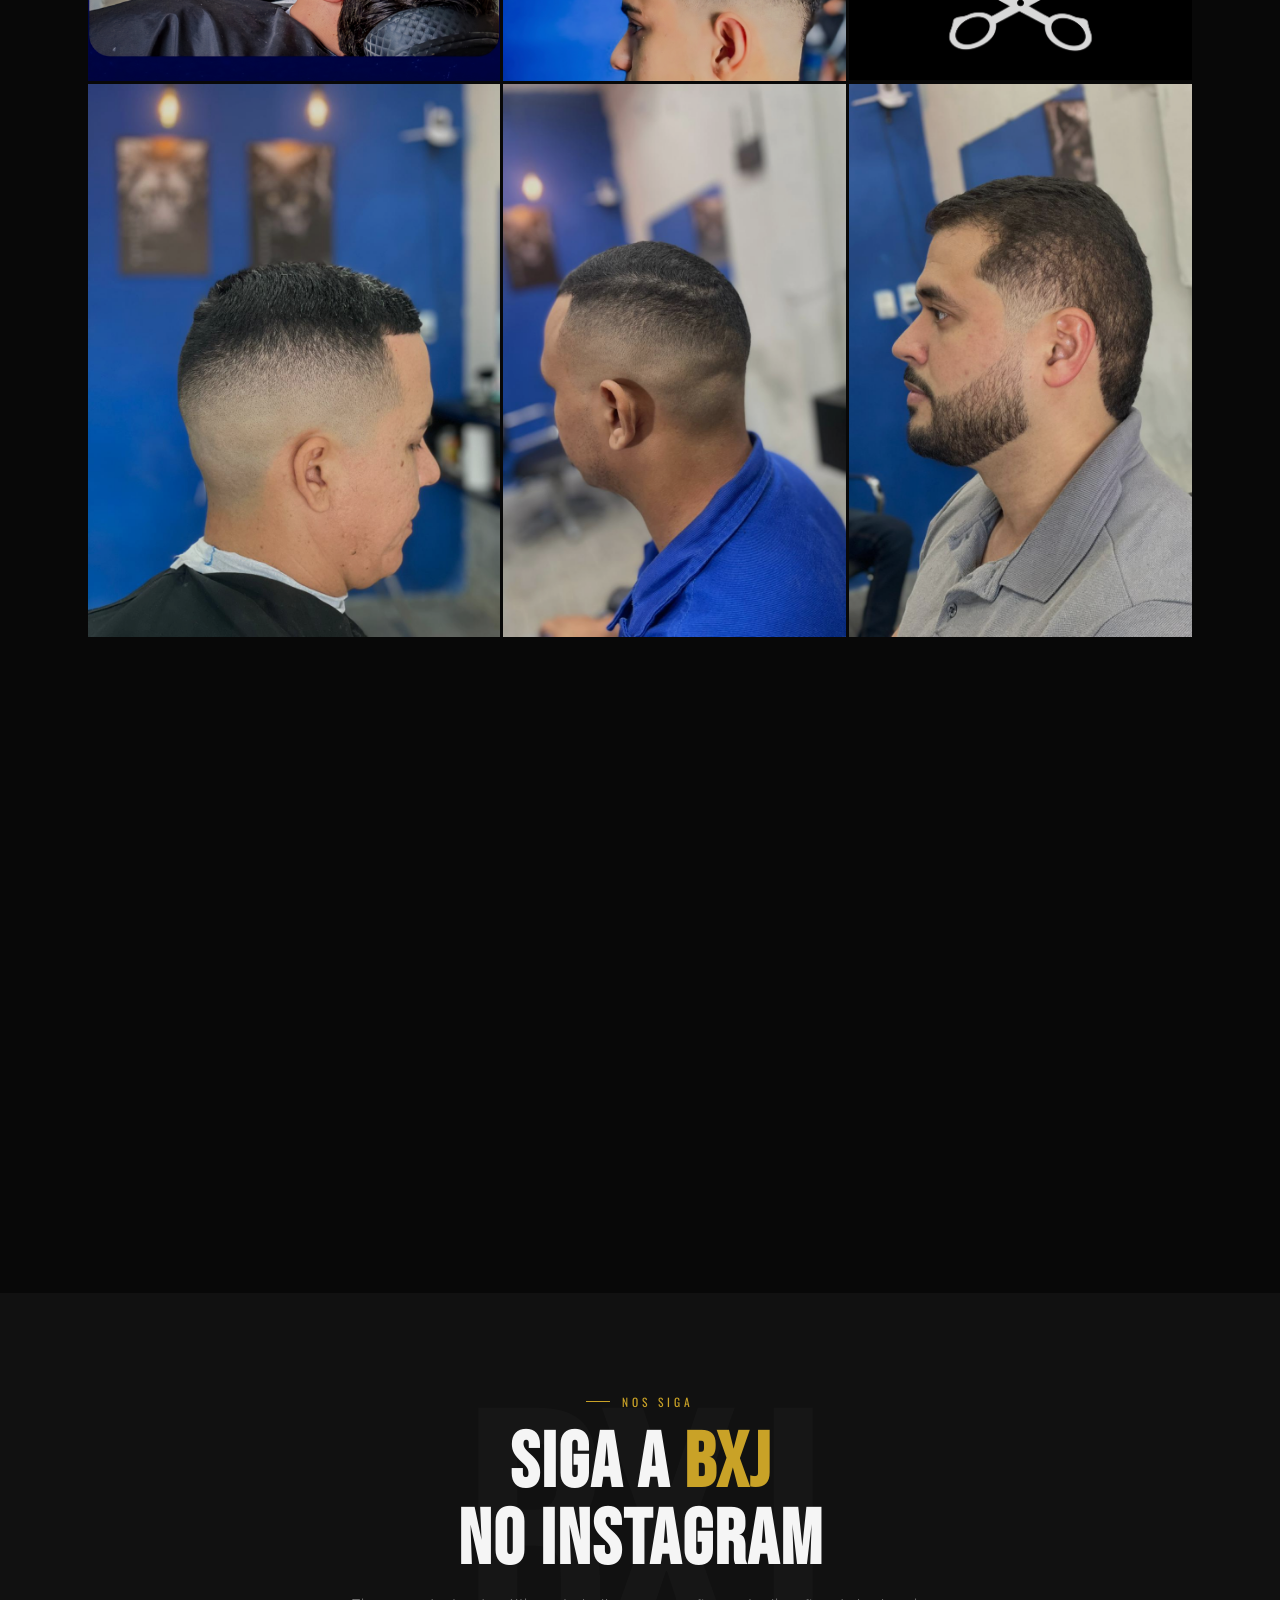
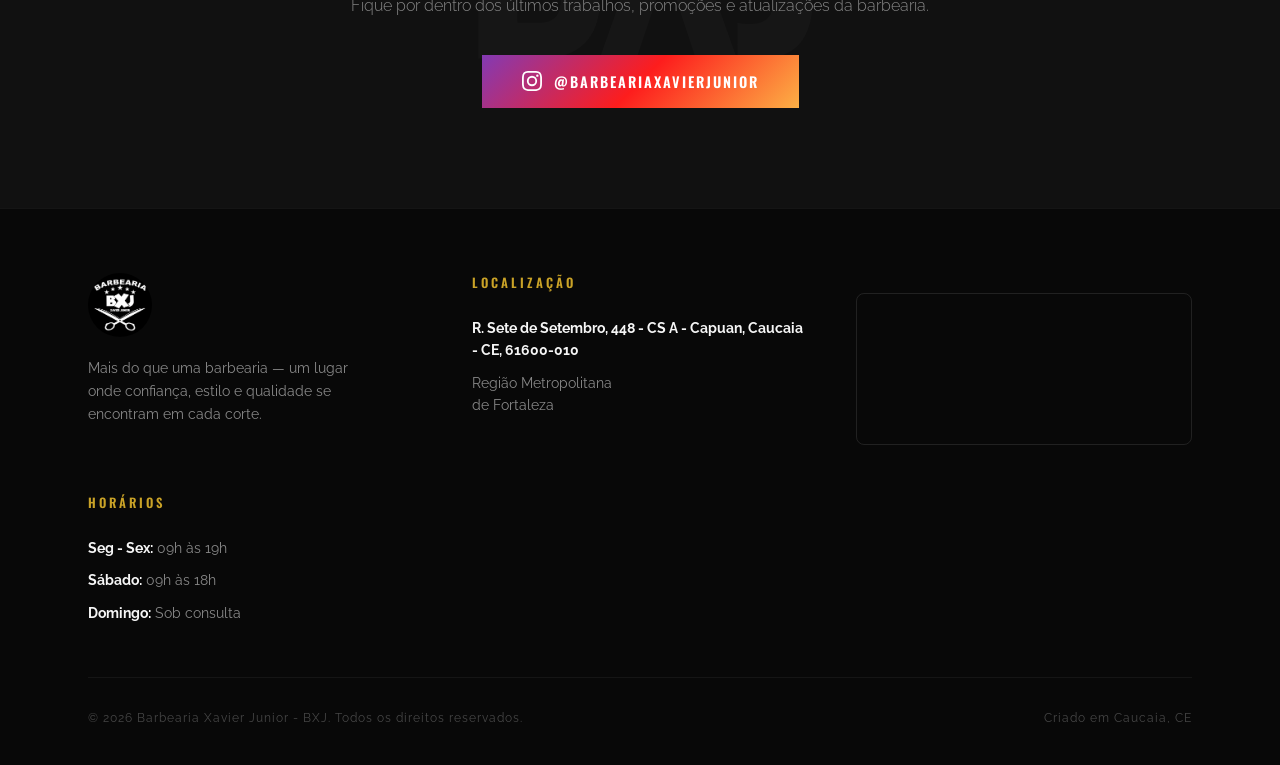
==== commit 84255a57: "adding new images" ====
--- a/index.html
+++ b/index.html
@@ -6,7 +6,7 @@
     <title>Barbearia Xavier Junior - BXJ | Caucaia, CE</title>
     <link
       rel="shortcut icon"
-      href="images/Screenshot_20260427_093822_Instagram.jpg"
+      href="images/Logo-BXJ.png"
       type="image/x-icon"
     />
     <link
@@ -20,7 +20,7 @@
     <nav>
       <a href="agendamento.html" class="nav-logo">
         <img
-          src="images/Screenshot_20260427_093822_Instagram.jpg"
+          src="images/Logo-BXJ.png"
           alt="BXJ Logo"
         />
         <div class="nav-logo-text">
@@ -99,7 +99,7 @@
         <div class="about-inner">
           <img
             class="about-img"
-            src="images/Screenshot_20260427_093822_Instagram.jpg"
+            src="images/Logo-BXJ.png"
             alt="Logo BXJ"
           />
           <div class="about-text">
@@ -179,6 +179,12 @@
         <div class="section-tag">Nosso trabalho</div>
         <h2 class="section-title">Galeria</h2>
         <div class="gallery-grid">
+          <div class="gallery-item" data-label="XAVIER JUNIOR">
+            <img
+              src="images/Screenshot_20260427_093913_Instagram.jpg"
+              alt="Xavier Junior"
+            />
+          </div>
           <div class="gallery-item" data-label="CONFIANÇA">
             <img
               src="images/Screenshot_20260427_093837_Instagram.jpg"
@@ -199,15 +205,63 @@
           </div>
           <div class="gallery-item" data-label="BXJ">
             <img
-              src="images/Screenshot_20260427_093822_Instagram.jpg"
+              src="images/Logo-BXJ.png"
               alt="Logo BXJ"
               style="object-position: center center; background: #111"
             />
           </div>
-          <div class="gallery-item" data-label="XAVIER JUNIOR">
-            <img
-              src="images/Screenshot_20260427_093913_Instagram.jpg"
-              alt="Xavier Junior"
+          <div class="gallery-item" data-label="BARBEARIA XAVIER JUNIOR">
+            <img
+              src="images/imagemgaleria5.jpeg"
+              alt="Barbearia Xavier Junior"
+              style="transition: transform 0.3s ease;"
+              onmouseover="this.style.transform='scale(1.6)';"
+              onmouseout="this.style.transform='scale(1)';"
+            />
+          </div>
+          <div class="gallery-item" data-label="BARBEARIA XAVIER JUNIOR">
+            <img
+              src="images/imagemgaleria6.jpeg"
+              alt="Barbearia Xavier Junior"
+              style="transition: transform 0.3s ease;"
+              onmouseover="this.style.transform='scale(1.4)';"
+              onmouseout="this.style.transform='scale(1)';"
+            />
+          </div>
+          <div class="gallery-item" data-label="BARBEARIA XAVIER JUNIOR">
+            <img
+              src="images/imagemgaleria7.jpeg"
+              alt="Barbearia Xavier Junior"
+              style="transition: transform 0.3s ease;"
+              onmouseover="this.style.transform='scale(1.3)';"
+              onmouseout="this.style.transform='scale(1)';"
+            />
+          </div>
+          <div class="gallery-item" data-label="BARBEARIA XAVIER JUNIOR">
+            <img
+              src="images/imagemgaleria8.jpeg"
+              alt="Barbearia Xavier Junior"
+              style="transition: transform 0.3s ease;"
+              onmouseover="this.style.transform='scale(1.5)';"
+              onmouseout="this.style.transform='scale(1)';"
+            />
+          </div>
+          <div class="gallery-item" data-label="BARBEARIA XAVIER JUNIOR">
+            <img
+              src="images/imagemgaleria9.jpeg"
+              alt="Barbearia Xavier Junior"
+              style="transition: transform 0.3s ease;"
+              onmouseover="this.style.transform='scale(1.5)';"
+              onmouseout="this.style.transform='scale(1)';"
+            />
+          </div>
+          <div class="gallery-item" data-label="BARBEARIA XAVIER JUNIOR">
+            <img
+              src="images/imagemgaleria10.jpeg"
+              alt="Barbearia Xavier Junior"
+              style="transition: transform 0.3s ease;"
+              onmouseover="this.style.transform='scale(1.5)';"
+              onmouseout="this.style.transform='scale(1)';"
             />
           </div>
         </div>
@@ -246,7 +300,7 @@
         <div class="footer-inner">
           <div class="footer-brand">
             <img
-              src="images/Screenshot_20260427_093822_Instagram.jpg"
+              src="images/Logo-BXJ.png"
               alt="BXJ"
             />
             <p>
